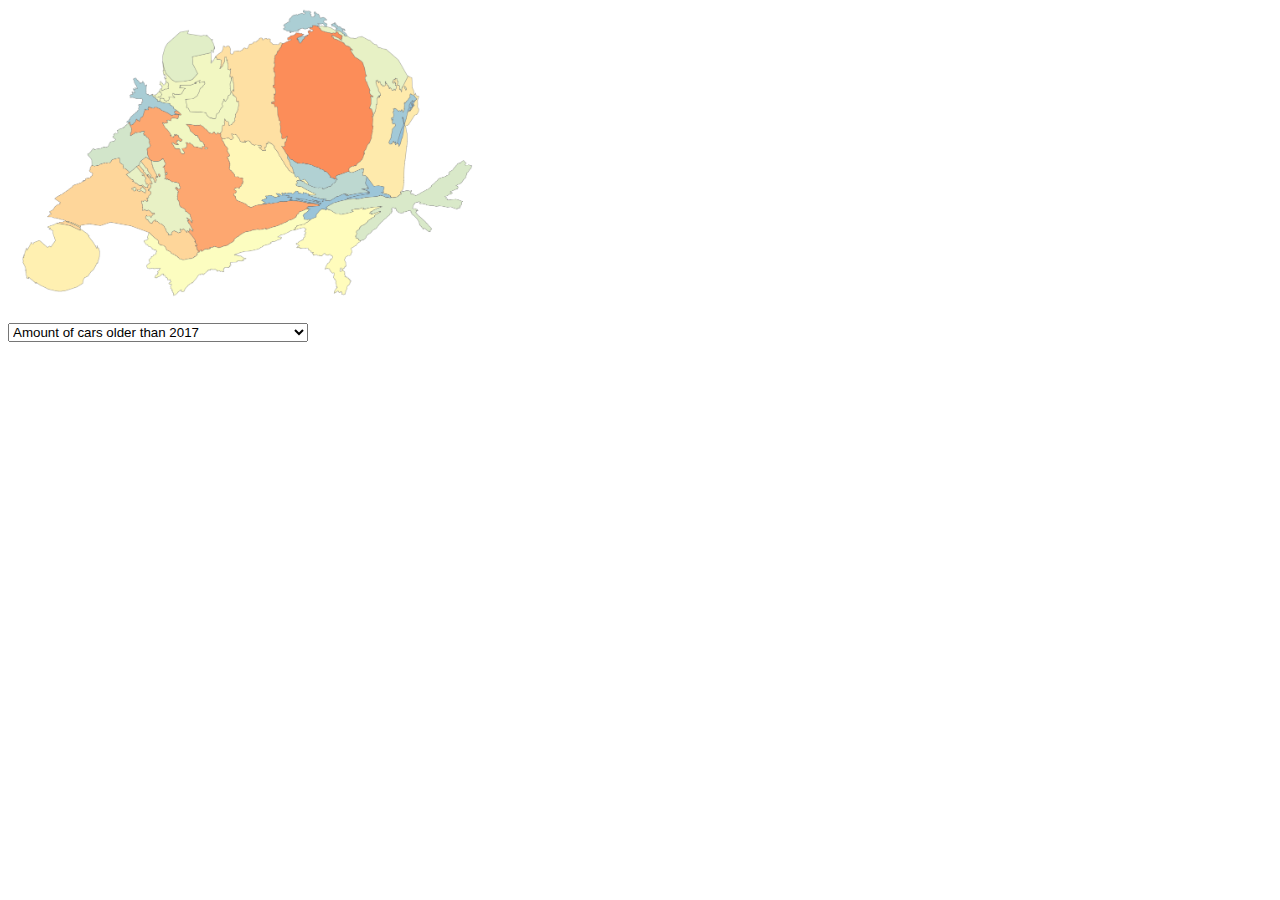
==== final/index.html @ 65c0ad05 "lesson6 + linechart hw" ====
<html>
  <head>
    <title>Final proj</title>
  </head>
  <body>
    <div id="wrapper"></div>
    <div style="width: 100%;">
      <img src="cartogram.png" alt="cartogram" id="cartogram" width="40%" style="margin: auto;">
    </div>
    <select id="select" style="width: 300px;">
      <option value="rect">Amount of cars older than 2017</option>
      <option value="circle">Overall km</option>
      <option value="line">Overall calculated pollution by car</option>
    ></select>
    <script src="./d3.v6.js"></script>
    <script src="./chart.js"></script>
    <script src="https://d3js.org/d3-geo-projection.v2.min.js"></script>

  </body>
</html>
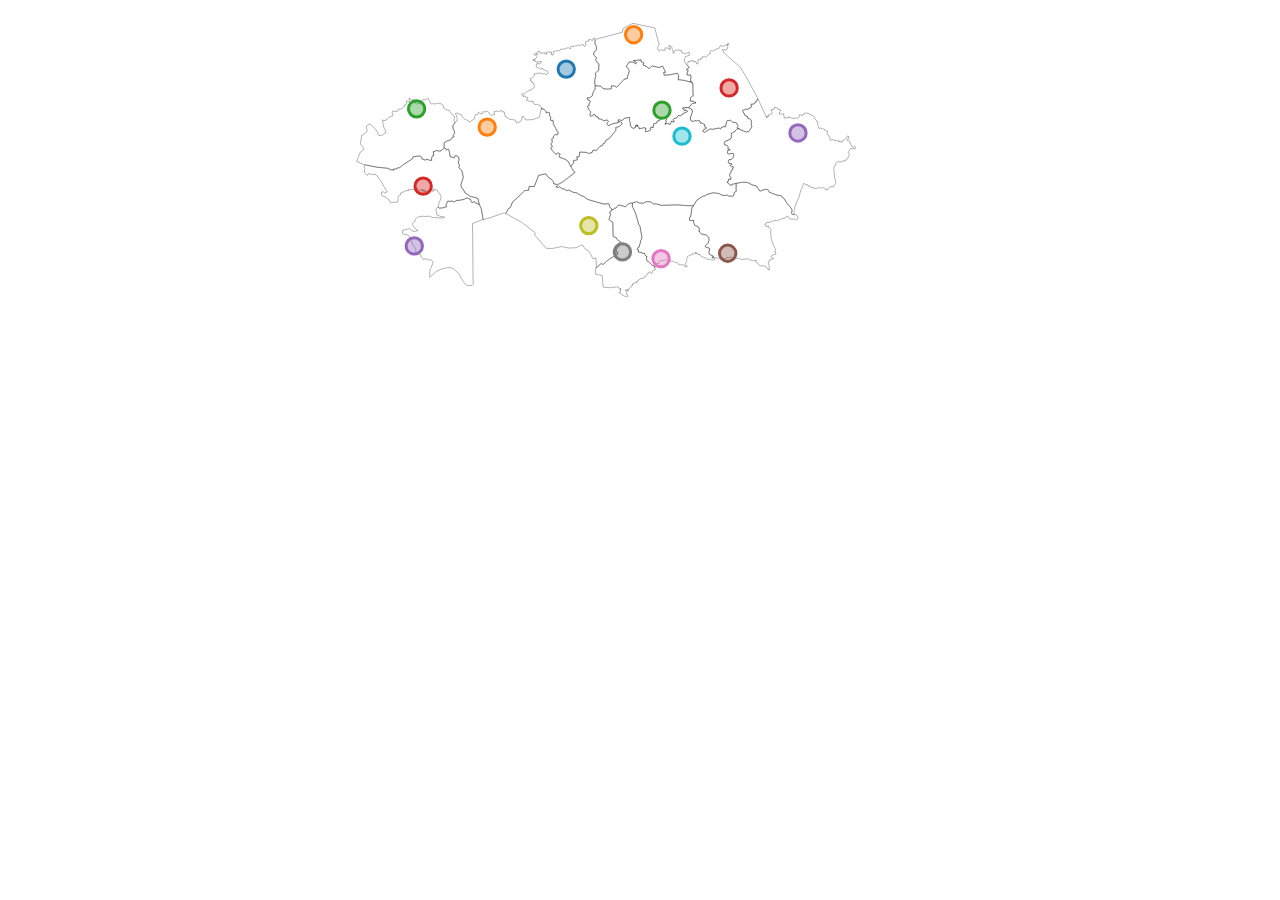
==== commit 1757bc35: "final proj map with regions" ====
--- a/final/index.html
+++ b/final/index.html
@@ -4,16 +4,8 @@
   </head>
   <body>
     <div id="wrapper"></div>
-    <div style="width: 100%;">
-      <img src="cartogram.png" alt="cartogram" id="cartogram" width="40%" style="margin: auto;">
-    </div>
-    <select id="select" style="width: 300px;">
-      <option value="rect">Amount of cars older than 2017</option>
-      <option value="circle">Overall km</option>
-      <option value="line">Overall calculated pollution by car</option>
-    ></select>
     <script src="./d3.v6.js"></script>
-    <script src="./chart.js"></script>
+    <script src="./chart.js" charset="UTF-8"></script>
     <script src="https://d3js.org/d3-geo-projection.v2.min.js"></script>
 
   </body>
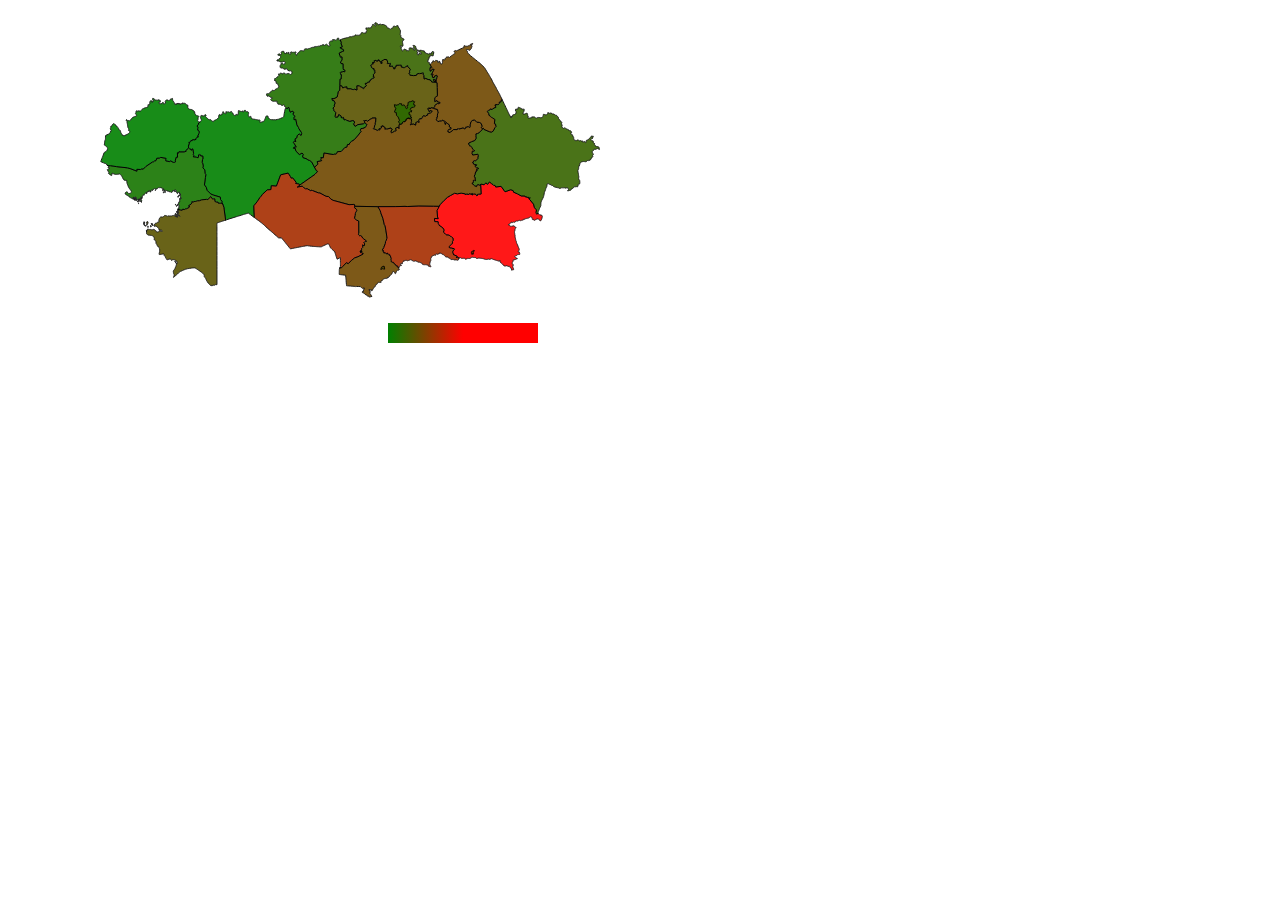
==== commit a40edf46: "whatsoever" ====
--- a/final/index.html
+++ b/final/index.html
@@ -1,9 +1,40 @@
 <html>
   <head>
     <title>Final proj</title>
-  </head>
-  <body>
-    <div id="wrapper"></div>
+    <link href="https://cdn.jsdelivr.net/npm/bootstrap@5.1.3/dist/css/bootstrap.min.css" rel="stylesheet" integrity="sha384-1BmE4kWBq78iYhFldvKuhfTAU6auU8tT94WrHftjDbrCEXSU1oBoqyl2QvZ6jIW3" crossorigin="anonymous">
+    <script src="https://cdn.jsdelivr.net/npm/bootstrap@5.1.3/dist/js/bootstrap.bundle.min.js" integrity="sha384-ka7Sk0Gln4gmtz2MlQnikT1wXgYsOg+OMhuP+IlRH9sENBO0LRn5q+8nbTov4+1p" crossorigin="anonymous"></script>
+    <link rel="stylesheet" href="./styles.css"></link>
+    <meta charset="UTF-8">
+  </head> 
+  <body style="display: block; padding: 0">
+    <div class="row">
+      <div class="col-6">
+        <div id="wrapper"></div>
+      </div>
+      <div class="col-6">
+        <div class="card" id="card" style="width: 18rem; display: none;">
+          <div class="card-body">
+            <div id="tooltip" class="tooltip">
+              <div class="tooltip-range">
+                  <span id="range"></span>
+              </div>
+              <div class="tooltip-value">
+                  <span id="count"></span> кол-во
+              </div>
+            </div>
+            <h5 id="card-title" class="card-title"></h5>
+            <div id="card-graph" class="card-graph"></div>
+            <select class="form-select" id="form-select" aria-label="Change metric">
+              <option selected value="avgEmission">Средний выброс за год</option>
+              <option value="eng_vol">Обьем двигателя</option>
+              <option value="milleage">Киллометраж</option>
+              <option value="price">Цена</option>
+              <option value="year">Год производтсва</option>
+            </select>
+          </div>
+        </div>
+      </div>
+    </div>
     <script src="./d3.v6.js"></script>
     <script src="./chart.js" charset="UTF-8"></script>
     <script src="https://d3js.org/d3-geo-projection.v2.min.js"></script>
--- a/final/styles.css
+++ b/final/styles.css
@@ -0,0 +1,71 @@
+.wrapper {
+    position: relative;
+}
+
+.bin rect {
+    fill: cornflowerblue;
+}
+
+.bin rect:hover {
+    fill: purple;
+}
+
+.bin text {
+    text-anchor: middle;
+    fill: darkgrey;
+    font-size: 12px;
+    font-family: sans-serif;
+}
+
+.mean {
+    stroke: maroon;
+    stroke-dasharray: 2px 4px;
+}
+
+.x-axis-label {
+    fill: black;
+    font-size: 1.4em;
+    text-transform: capitalize;
+}
+
+body {
+    display: flex;
+    justify-content: center;
+    padding: 5em 2em;
+    font-family: sans-serif;
+}
+
+.tooltip {
+    opacity: 0;
+    position: absolute;
+    top: -12px;
+    left: 0;
+    padding: 0.6em 1em;
+    background: #fff;
+    text-align: center;
+    border: 1px solid #ddd;
+    z-index: 10;
+    transition: all 0.2s ease-out;
+    pointer-events: none;
+}
+
+.tooltip:before {
+    content: '';
+    position: absolute;
+    bottom: 0;
+    left: 50%;
+    width: 12px;
+    height: 12px;
+    background: white;
+    border: 1px solid #ddd;
+    border-top-color: transparent;
+    border-left-color: transparent;
+    transform: translate(-50%, 50%) rotate(45deg);
+    transform-origin: center center;
+    z-index: 10;
+}
+
+.tooltip-range {
+    margin-bottom: 0.2em;
+    font-weight: 600;
+}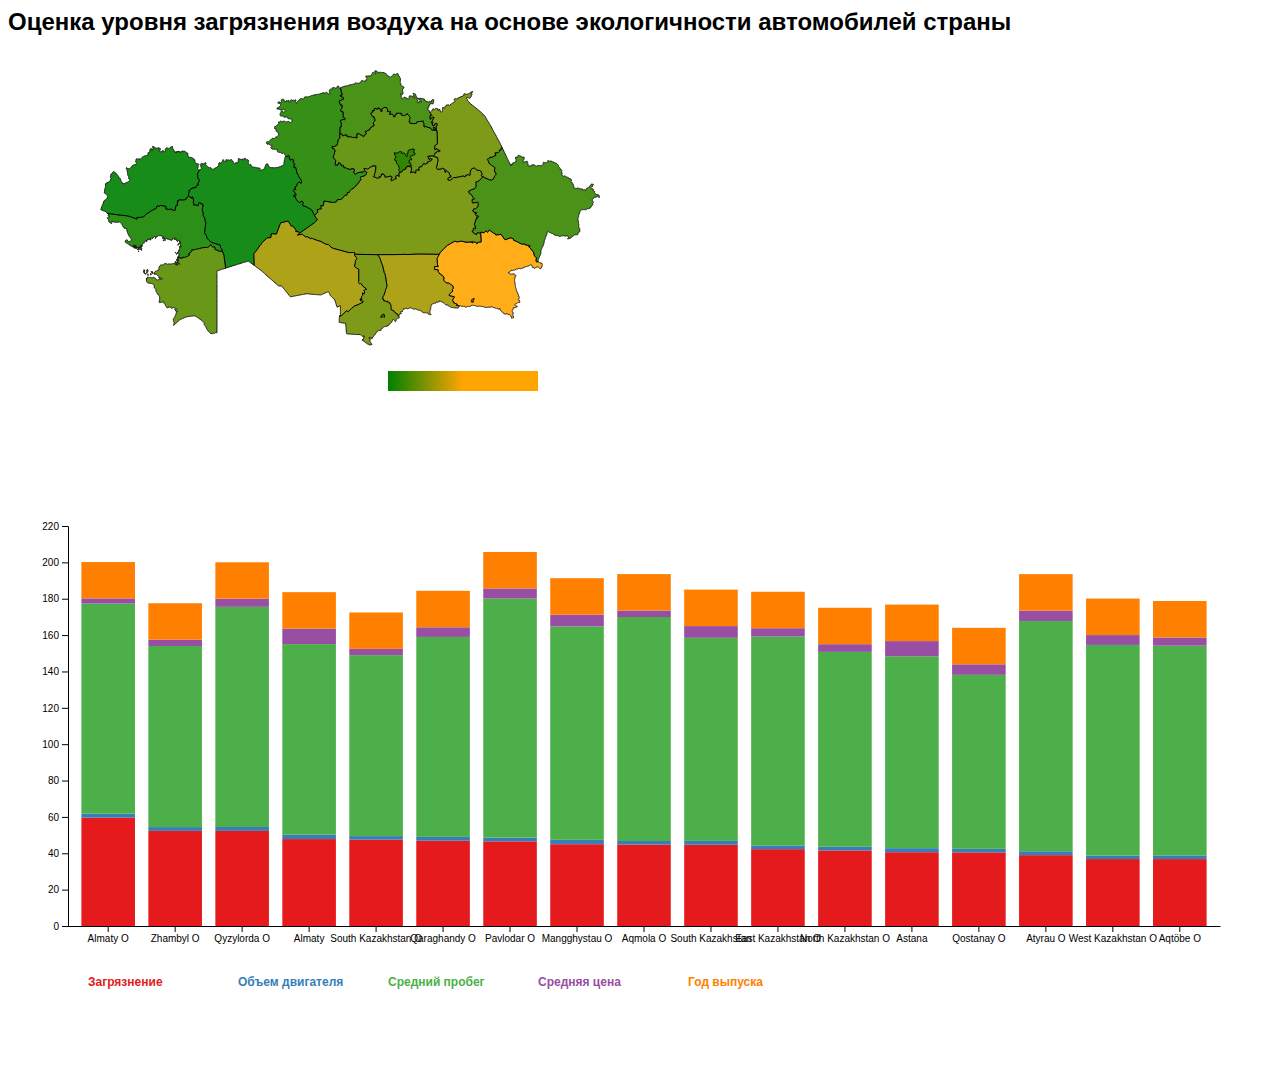
==== commit 36af2d7c: "more updates" ====
--- a/final/index.html
+++ b/final/index.html
@@ -7,6 +7,7 @@
     <meta charset="UTF-8">
   </head> 
   <body style="display: block; padding: 0">
+    <h2 class="text-center">Оценка уровня загрязнения воздуха на основе экологичности автомобилей страны</h2>
     <div class="row">
       <div class="col-6">
         <div id="wrapper"></div>
@@ -35,6 +36,14 @@
         </div>
       </div>
     </div>
+    <div class="row">
+      <div class="col-12">
+        <div id="comparison">
+          <div id="tooltip-comp" class="tooltip">
+          </div>
+        </div>
+      </div>
+    </div>
     <script src="./d3.v6.js"></script>
     <script src="./chart.js" charset="UTF-8"></script>
     <script src="https://d3js.org/d3-geo-projection.v2.min.js"></script>
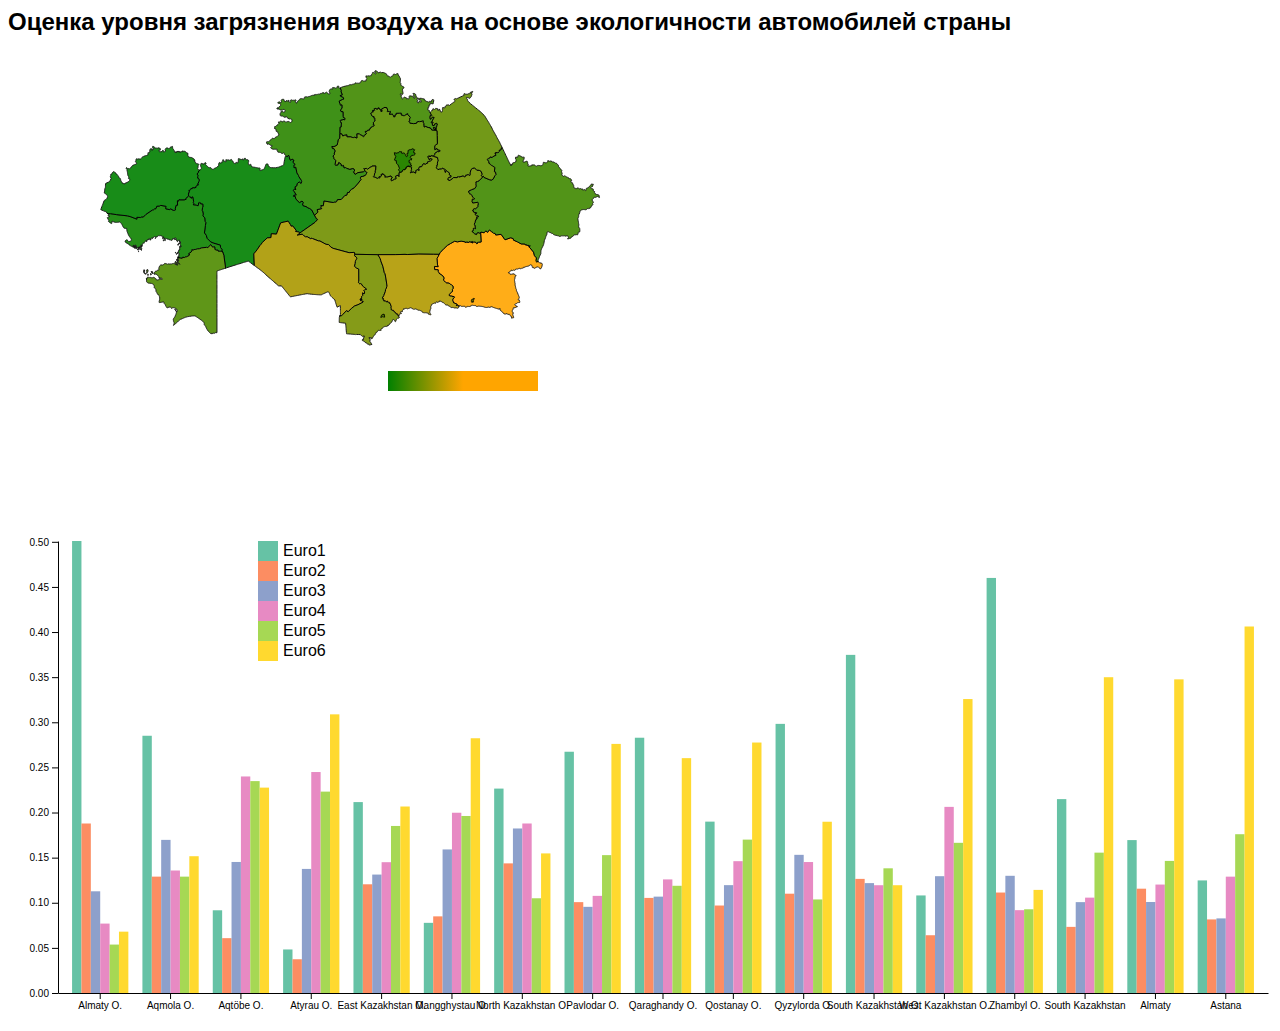
==== commit 3fb757d2: "some updates" ====
--- a/final/index.html
+++ b/final/index.html
@@ -1,52 +1,71 @@
 <html>
-  <head>
-    <title>Final proj</title>
-    <link href="https://cdn.jsdelivr.net/npm/bootstrap@5.1.3/dist/css/bootstrap.min.css" rel="stylesheet" integrity="sha384-1BmE4kWBq78iYhFldvKuhfTAU6auU8tT94WrHftjDbrCEXSU1oBoqyl2QvZ6jIW3" crossorigin="anonymous">
-    <script src="https://cdn.jsdelivr.net/npm/bootstrap@5.1.3/dist/js/bootstrap.bundle.min.js" integrity="sha384-ka7Sk0Gln4gmtz2MlQnikT1wXgYsOg+OMhuP+IlRH9sENBO0LRn5q+8nbTov4+1p" crossorigin="anonymous"></script>
-    <link rel="stylesheet" href="./styles.css"></link>
-    <meta charset="UTF-8">
-  </head> 
-  <body style="display: block; padding: 0">
-    <h2 class="text-center">Оценка уровня загрязнения воздуха на основе экологичности автомобилей страны</h2>
-    <div class="row">
-      <div class="col-6">
-        <div id="wrapper"></div>
+
+<head>
+  <title>Final proj</title>
+  <link href="https://cdn.jsdelivr.net/npm/bootstrap@5.1.3/dist/css/bootstrap.min.css" rel="stylesheet"
+    integrity="sha384-1BmE4kWBq78iYhFldvKuhfTAU6auU8tT94WrHftjDbrCEXSU1oBoqyl2QvZ6jIW3" crossorigin="anonymous">
+  <script src="https://cdn.jsdelivr.net/npm/bootstrap@5.1.3/dist/js/bootstrap.bundle.min.js"
+    integrity="sha384-ka7Sk0Gln4gmtz2MlQnikT1wXgYsOg+OMhuP+IlRH9sENBO0LRn5q+8nbTov4+1p"
+    crossorigin="anonymous"></script>
+  <link rel="stylesheet" href="./styles.css">
+  </link>
+  <meta charset="UTF-8">
+</head>
+
+<body style="display: block; padding: 0">
+  <h2 class="text-center">Оценка уровня загрязнения воздуха на основе экологичности автомобилей страны</h2>
+  <div class="row">
+    <div class="col-6">
+      <div id="wrapper"></div>
+    </div>
+    <div class="col-6">
+      <div class="card" id="card" style="width: 18rem; display: none;">
+        <div class="card-body">
+          <div id="tooltip" class="tooltip">
+            <div class="tooltip-range">
+              <span id="range"></span>
+            </div>
+            <div class="tooltip-value">
+              <span id="count"></span> кол-во
+            </div>
+          </div>
+          <h5 id="card-title" class="card-title"></h5>
+          <div id="card-graph" class="card-graph"></div>
+          <select class="form-select" id="form-select" aria-label="Change metric">
+            <option selected value="avgEmission">Средний выброс за год</option>
+            <option value="eng_vol">Обьем двигателя</option>
+            <option value="milleage">Киллометраж</option>
+            <option value="price">Цена</option>
+            <option value="year">Год производтсва</option>
+          </select>
+        </div>
       </div>
-      <div class="col-6">
-        <div class="card" id="card" style="width: 18rem; display: none;">
-          <div class="card-body">
-            <div id="tooltip" class="tooltip">
-              <div class="tooltip-range">
-                  <span id="range"></span>
-              </div>
-              <div class="tooltip-value">
-                  <span id="count"></span> кол-во
-              </div>
-            </div>
-            <h5 id="card-title" class="card-title"></h5>
-            <div id="card-graph" class="card-graph"></div>
-            <select class="form-select" id="form-select" aria-label="Change metric">
-              <option selected value="avgEmission">Средний выброс за год</option>
-              <option value="eng_vol">Обьем двигателя</option>
-              <option value="milleage">Киллометраж</option>
-              <option value="price">Цена</option>
-              <option value="year">Год производтсва</option>
-            </select>
+    </div>
+  </div>
+  <div class="row">
+    <div class="col-12">
+      <div id="comparison">
+        <div id="tooltip-comp" class="tooltip">
+          <div class="tooltip-range">
+            <p id="region"></p>
+              <div>Евро-1: <span id="Euro1"></span></div>
+              <div>Евро-2: <span id="Euro2"></span></div>
+              <div>Евро-3: <span id="Euro3"></span></div>
+              <div>Евро-4: <span id="Euro4"></span></div>
+              <div>Евро-5: <span id="Euro5"></span></div>
+              <div>Евро-6: <span id="Euro6"></span></div>
+          </div>
+          <div class="tooltip-value">
+            <span id="count"></span> общее количество
           </div>
         </div>
       </div>
     </div>
-    <div class="row">
-      <div class="col-12">
-        <div id="comparison">
-          <div id="tooltip-comp" class="tooltip">
-          </div>
-        </div>
-      </div>
-    </div>
-    <script src="./d3.v6.js"></script>
-    <script src="./chart.js" charset="UTF-8"></script>
-    <script src="https://d3js.org/d3-geo-projection.v2.min.js"></script>
+  </div>
+  <script src="./d3.v6.js"></script>
+  <script src="./chart.js" charset="UTF-8"></script>
+  <script src="https://d3js.org/d3-geo-projection.v2.min.js"></script>
 
-  </body>
+</body>
+
 </html>